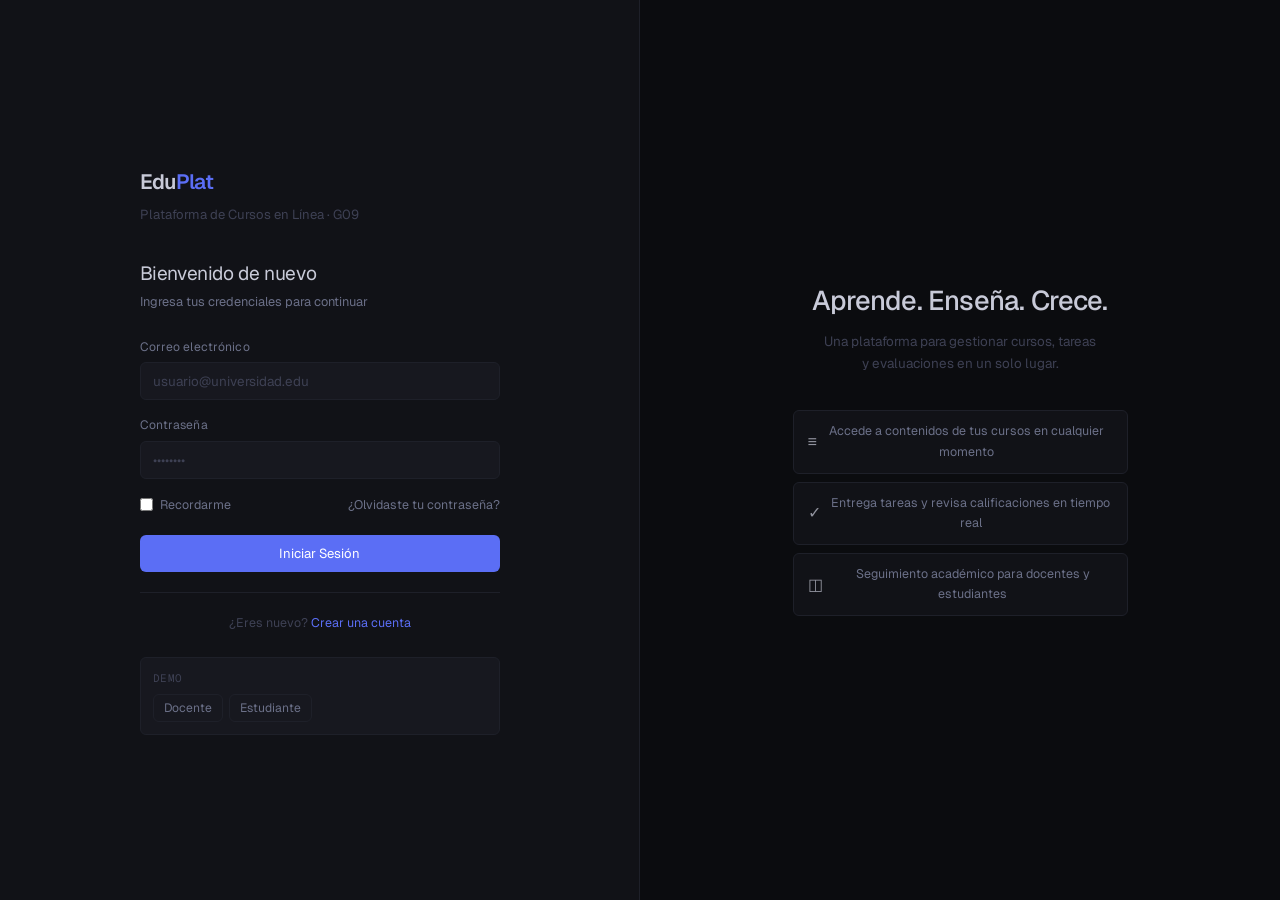
==== index.html @ e2da3a10 "Create index.html" ====
<!DOCTYPE html>
<html lang="es">
<head>
  <meta charset="UTF-8" />
  <meta name="viewport" content="width=device-width, initial-scale=1.0" />
  <title>EduPlat — Iniciar Sesión</title>
  <link rel="stylesheet" href="styles.css" />
</head>
<body>
  <div class="login-page">

    <div class="login-left">
      <div class="login-box fade-in">
        <div class="login-logo">Edu<em>Plat</em></div>
        <p class="login-tagline">Plataforma de Cursos en Línea · G09</p>

        <h2 style="margin-bottom:5px;font-size:1.2rem;font-weight:400;">Bienvenido de nuevo</h2>
        <p style="font-size:0.8rem;margin-bottom:26px;">Ingresa tus credenciales para continuar</p>

        <div class="form-group">
          <label class="form-label">Correo electrónico</label>
          <input class="form-control" type="email" placeholder="usuario@universidad.edu" />
        </div>
        <div class="form-group">
          <label class="form-label">Contraseña</label>
          <input class="form-control" type="password" placeholder="••••••••" />
        </div>

        <div style="display:flex;justify-content:space-between;align-items:center;margin-bottom:20px;">
          <label style="display:flex;align-items:center;gap:7px;font-size:0.78rem;color:var(--text-dim);cursor:pointer;">
            <input type="checkbox" style="accent-color:var(--accent);" />
            Recordarme
          </label>
          <a href="#" style="font-size:0.78rem;color:var(--text-dim);">¿Olvidaste tu contraseña?</a>
        </div>

        <a href="Dashboard.html">
          <button class="btn btn-primary" style="width:100%;justify-content:center;padding:10px;">
            Iniciar Sesión
          </button>
        </a>

        <div class="divider"></div>

        <p style="font-size:0.78rem;text-align:center;color:var(--text-muted);">
          ¿Eres nuevo? <a href="Registro.html">Crear una cuenta</a>
        </p>

        <div style="margin-top:24px;padding:12px;background:var(--surface2);border-radius:var(--radius-sm);border:1px solid var(--border);">
          <p style="font-size:0.68rem;color:var(--text-muted);margin-bottom:6px;font-family:var(--font-mono);letter-spacing:0.06em;">DEMO</p>
          <div style="display:flex;gap:6px;flex-wrap:wrap;">
            <a href="Dashboard.html"><button class="btn btn-ghost btn-sm">Docente</button></a>
            <a href="Dashboard.html"><button class="btn btn-ghost btn-sm">Estudiante</button></a>
          </div>
        </div>
      </div>
    </div>

    <div class="login-right">
      <div class="login-hero-text fade-in">
        <h2>Aprende. Enseña. Crece.</h2>
        <p>Una plataforma para gestionar cursos, tareas y evaluaciones en un solo lugar.</p>

        <div class="feature-list">
          <div class="feature-item">
            <span class="fi">≡</span>
            <p>Accede a contenidos de tus cursos en cualquier momento</p>
          </div>
          <div class="feature-item">
            <span class="fi">✓</span>
            <p>Entrega tareas y revisa calificaciones en tiempo real</p>
          </div>
          <div class="feature-item">
            <span class="fi">◫</span>
            <p>Seguimiento académico para docentes y estudiantes</p>
          </div>
        </div>
      </div>
    </div>

  </div>
</body>
</html>
---- styles.css ----
/* ============================================================
   PLATAFORMA DE CURSOS — G09
   Estilos Globales · Versión Minimal
   ============================================================ */

@import url('https://fonts.googleapis.com/css2?family=Geist:wght@300;400;500;600&family=Geist+Mono:wght@400;500&display=swap');

/* ── Variables ─────────────────────────────────────────────── */
:root {
  --bg:          #0b0c0f;
  --surface:     #111217;
  --surface2:    #17181f;
  --border:      #1e2029;
  --border-soft: #16171e;
  --accent:      #5b6ef5;
  --accent-dim:  rgba(91,110,245,0.08);
  --gold:        #b8943f;
  --success:     #3d9e72;
  --danger:      #9b4e4e;
  --warning:     #b07e2e;
  --text:        #c8cad8;
  --text-muted:  #3e4154;
  --text-dim:    #6b7088;
  --font-head:   'Geist', sans-serif;
  --font-body:   'Geist', sans-serif;
  --font-mono:   'Geist Mono', monospace;
  --radius:      10px;
  --radius-sm:   6px;
  --shadow:      0 1px 8px rgba(0,0,0,0.25);
  --transition:  0.14s ease;
}

/* ── Reset ─────────────────────────────────────────────────── */
*, *::before, *::after { box-sizing: border-box; margin: 0; padding: 0; }
html { scroll-behavior: smooth; }
body {
  background: var(--bg);
  color: var(--text);
  font-family: var(--font-body);
  font-size: 14px;
  line-height: 1.6;
  min-height: 100vh;
  -webkit-font-smoothing: antialiased;
}
a { color: var(--accent); text-decoration: none; transition: opacity var(--transition); }
a:hover { opacity: 0.75; }
img { max-width: 100%; display: block; }
ul { list-style: none; }

/* ── Typography ────────────────────────────────────────────── */
h1, h2, h3, h4, h5 {
  font-family: var(--font-head);
  font-weight: 500;
  line-height: 1.25;
  color: var(--text);
  letter-spacing: -0.02em;
}
h1 { font-size: clamp(1.5rem, 3vw, 2.2rem); }
h2 { font-size: clamp(1.15rem, 2.5vw, 1.6rem); }
h3 { font-size: 1.05rem; }
h4 { font-size: 0.9rem; font-weight: 500; }
p  { color: var(--text-dim); line-height: 1.65; }

/* ── Layout Helpers ────────────────────────────────────────── */
.container { max-width: 1160px; margin: 0 auto; padding: 0 24px; }
.flex { display: flex; }
.flex-center { display: flex; align-items: center; justify-content: center; }
.gap-8  { gap: 8px; }
.gap-12 { gap: 12px; }
.gap-16 { gap: 16px; }
.gap-24 { gap: 24px; }
.mt-8  { margin-top: 8px; }
.mt-16 { margin-top: 16px; }
.mt-24 { margin-top: 24px; }
.mb-24 { margin-bottom: 24px; }

/* ── App Layout ────────────────────────────────────────────── */
.app-layout {
  display: grid;
  grid-template-columns: 220px 1fr;
  min-height: 100vh;
}

/* ── Sidebar ───────────────────────────────────────────────── */
.sidebar {
  background: var(--surface);
  border-right: 1px solid var(--border);
  padding: 0;
  display: flex;
  flex-direction: column;
  position: sticky;
  top: 0;
  height: 100vh;
  overflow-y: auto;
}
.sidebar-logo {
  padding: 24px 20px 18px;
  border-bottom: 1px solid var(--border-soft);
}
.sidebar-logo .logo-mark {
  font-family: var(--font-head);
  font-size: 1.1rem;
  font-weight: 600;
  color: var(--text);
  display: flex;
  align-items: center;
  gap: 8px;
  letter-spacing: -0.02em;
}
.sidebar-logo .logo-mark span {
  background: var(--surface2);
  border: 1px solid var(--border);
  color: var(--text-muted);
  font-size: 0.6rem;
  padding: 2px 6px;
  border-radius: 3px;
  font-weight: 500;
  letter-spacing: 0.08em;
  font-family: var(--font-mono);
}
.sidebar-logo p {
  font-size: 0.7rem;
  color: var(--text-muted);
  margin-top: 4px;
}
.sidebar-nav {
  flex: 1;
  padding: 16px 10px;
}
.nav-section-label {
  font-size: 0.6rem;
  letter-spacing: 0.1em;
  text-transform: uppercase;
  color: var(--text-muted);
  padding: 0 10px;
  margin: 18px 0 6px;
  font-weight: 500;
  font-family: var(--font-mono);
}
.nav-item {
  display: flex;
  align-items: center;
  gap: 9px;
  padding: 8px 10px;
  border-radius: var(--radius-sm);
  color: var(--text-dim);
  font-size: 0.84rem;
  font-weight: 400;
  cursor: pointer;
  transition: all var(--transition);
  margin-bottom: 1px;
}
.nav-item:hover { background: var(--surface2); color: var(--text); }
.nav-item.active {
  background: var(--accent-dim);
  color: var(--text);
  border-left: 1.5px solid var(--accent);
  padding-left: 9px;
}
.nav-item .icon { width: 16px; text-align: center; font-size: 0.9rem; flex-shrink: 0; opacity: 0.7; }
.nav-item.active .icon { opacity: 1; }
.sidebar-user {
  padding: 14px;
  border-top: 1px solid var(--border-soft);
  display: flex;
  align-items: center;
  gap: 10px;
}
.avatar {
  width: 32px; height: 32px;
  border-radius: 50%;
  background: var(--surface2);
  border: 1px solid var(--border);
  display: flex; align-items: center; justify-content: center;
  font-family: var(--font-mono);
  font-weight: 500;
  font-size: 0.75rem;
  color: var(--text-dim);
  flex-shrink: 0;
}
.avatar.lg { width: 60px; height: 60px; font-size: 1.2rem; }
.sidebar-user-info .name { font-size: 0.82rem; font-weight: 500; color: var(--text); }
.sidebar-user-info .role { font-size: 0.68rem; color: var(--text-muted); }

/* ── Main Content ──────────────────────────────────────────── */
.main-content { padding: 0; overflow-x: hidden; }
.topbar {
  background: var(--surface);
  border-bottom: 1px solid var(--border-soft);
  padding: 14px 28px;
  display: flex;
  align-items: center;
  justify-content: space-between;
  position: sticky;
  top: 0;
  z-index: 100;
}
.topbar-title {
  font-family: var(--font-head);
  font-weight: 500;
  font-size: 0.95rem;
  letter-spacing: -0.01em;
}
.topbar-actions { display: flex; align-items: center; gap: 10px; }
.page-body { padding: 28px 32px; }

/* ── Cards ─────────────────────────────────────────────────── */
.card {
  background: var(--surface);
  border: 1px solid var(--border);
  border-radius: var(--radius);
  padding: 20px;
  transition: border-color var(--transition);
}
.card:hover { border-color: #23253a; }
.card-sm { padding: 14px; }
.card-header {
  display: flex;
  align-items: center;
  justify-content: space-between;
  margin-bottom: 18px;
}
.card-title { font-size: 0.9rem; font-weight: 500; letter-spacing: -0.01em; }

/* ── Stats Grid ────────────────────────────────────────────── */
.stats-grid {
  display: grid;
  grid-template-columns: repeat(auto-fit, minmax(190px, 1fr));
  gap: 12px;
  margin-bottom: 24px;
}
.stat-card {
  background: var(--surface);
  border: 1px solid var(--border);
  border-radius: var(--radius);
  padding: 18px;
  display: flex;
  flex-direction: column;
  gap: 6px;
}
.stat-icon {
  width: 32px; height: 32px;
  border-radius: var(--radius-sm);
  display: flex; align-items: center; justify-content: center;
  font-size: 0.95rem;
  margin-bottom: 2px;
  background: var(--surface2);
  border: 1px solid var(--border);
}
.stat-icon.blue  { color: var(--accent); }
.stat-icon.gold  { color: var(--gold); }
.stat-icon.green { color: var(--success); }
.stat-icon.red   { color: var(--danger); }
.stat-value {
  font-family: var(--font-mono);
  font-size: 1.7rem;
  font-weight: 400;
  color: var(--text);
  line-height: 1;
  letter-spacing: -0.03em;
}
.stat-label { font-size: 0.75rem; color: var(--text-muted); }

/* ── Buttons ───────────────────────────────────────────────── */
.btn {
  display: inline-flex;
  align-items: center;
  gap: 6px;
  padding: 7px 14px;
  border-radius: var(--radius-sm);
  font-family: var(--font-body);
  font-size: 0.82rem;
  font-weight: 400;
  cursor: pointer;
  border: none;
  transition: all var(--transition);
  white-space: nowrap;
}
.btn-primary { background: var(--accent); color: #fff; }
.btn-primary:hover { background: #4c5fe0; color: #fff; opacity: 1; }
.btn-ghost {
  background: transparent;
  color: var(--text-dim);
  border: 1px solid var(--border);
}
.btn-ghost:hover { background: var(--surface2); color: var(--text); }
.btn-danger  { background: transparent; color: var(--danger);  border: 1px solid var(--border); }
.btn-danger:hover  { border-color: var(--danger); background: var(--surface2); }
.btn-success { background: transparent; color: var(--success); border: 1px solid var(--border); }
.btn-success:hover { border-color: var(--success); background: var(--surface2); }
.btn-warning { background: transparent; color: var(--warning); border: 1px solid var(--border); }
.btn-warning:hover { border-color: var(--warning); background: var(--surface2); }
.btn-sm   { padding: 5px 10px; font-size: 0.76rem; }
.btn-icon { padding: 7px; border-radius: var(--radius-sm); }

/* ── Forms ─────────────────────────────────────────────────── */
.form-group { margin-bottom: 16px; }
.form-label {
  display: block;
  font-size: 0.76rem;
  font-weight: 400;
  color: var(--text-dim);
  margin-bottom: 5px;
  letter-spacing: 0.01em;
}
.form-control {
  width: 100%;
  background: var(--surface2);
  border: 1px solid var(--border);
  border-radius: var(--radius-sm);
  padding: 9px 12px;
  color: var(--text);
  font-family: var(--font-body);
  font-size: 0.84rem;
  transition: border-color var(--transition);
  outline: none;
}
.form-control:focus { border-color: var(--accent); }
.form-control::placeholder { color: var(--text-muted); }
select.form-control { cursor: pointer; }
textarea.form-control { resize: vertical; min-height: 90px; }
.form-grid { display: grid; grid-template-columns: 1fr 1fr; gap: 14px; }
.form-actions { display: flex; gap: 10px; justify-content: flex-end; margin-top: 22px; }

/* ── Tables ────────────────────────────────────────────────── */
.table-wrapper { overflow-x: auto; }
table { width: 100%; border-collapse: collapse; font-size: 0.84rem; }
thead th {
  text-align: left;
  padding: 10px 14px;
  font-size: 0.68rem;
  font-weight: 500;
  text-transform: uppercase;
  letter-spacing: 0.08em;
  color: var(--text-muted);
  border-bottom: 1px solid var(--border);
  font-family: var(--font-mono);
}
tbody tr {
  border-bottom: 1px solid var(--border-soft);
  transition: background var(--transition);
}
tbody tr:hover { background: var(--surface2); }
tbody td {
  padding: 12px 14px;
  color: var(--text-dim);
  vertical-align: middle;
}
.td-main { color: var(--text); font-weight: 500; }
.table-actions { display: flex; gap: 5px; }

/* ── Badges ────────────────────────────────────────────────── */
.badge {
  display: inline-flex;
  align-items: center;
  padding: 2px 8px;
  border-radius: 100px;
  font-size: 0.68rem;
  font-weight: 500;
  letter-spacing: 0.02em;
  background: var(--surface2);
  border: 1px solid var(--border);
  font-family: var(--font-mono);
}
.badge-blue  { color: var(--accent); }
.badge-green { color: var(--success); }
.badge-red   { color: var(--danger); }
.badge-gold  { color: var(--gold); }
.badge-muted { color: var(--text-muted); }

/* ── Progress ──────────────────────────────────────────────── */
.progress-bar {
  height: 3px;
  background: var(--surface2);
  border-radius: 2px;
  overflow: hidden;
  margin-top: 5px;
}
.progress-fill {
  height: 100%;
  border-radius: 2px;
  background: var(--accent);
  transition: width 0.5s ease;
}
.progress-fill.green { background: var(--success); }
.progress-fill.gold  { background: var(--gold); }

/* ── Modal ─────────────────────────────────────────────────── */
.modal-overlay {
  display: none;
  position: fixed; inset: 0;
  background: rgba(0,0,0,0.55);
  z-index: 1000;
  align-items: center;
  justify-content: center;
  backdrop-filter: blur(2px);
}
.modal-overlay.open { display: flex; }
.modal {
  background: var(--surface);
  border: 1px solid var(--border);
  border-radius: 12px;
  padding: 28px;
  width: 100%;
  max-width: 500px;
  box-shadow: var(--shadow);
  animation: slideUp 0.18s ease;
}
.modal-header {
  display: flex;
  justify-content: space-between;
  align-items: flex-start;
  margin-bottom: 20px;
}
.modal-close {
  background: none; border: none;
  color: var(--text-muted); cursor: pointer;
  font-size: 1rem; padding: 4px;
  transition: color var(--transition);
}
.modal-close:hover { color: var(--text); }
@keyframes slideUp {
  from { transform: translateY(10px); opacity: 0; }
  to   { transform: translateY(0);    opacity: 1; }
}

/* ── Breadcrumb ────────────────────────────────────────────── */
.breadcrumb {
  display: flex; align-items: center; gap: 6px;
  font-size: 0.76rem; color: var(--text-muted);
  margin-bottom: 18px;
  font-family: var(--font-mono);
}
.breadcrumb a { color: var(--text-muted); }
.breadcrumb a:hover { color: var(--text-dim); opacity: 1; }
.breadcrumb .current { color: var(--text-dim); }

/* ── Search Bar ────────────────────────────────────────────── */
.search-bar {
  display: flex;
  align-items: center;
  gap: 7px;
  background: var(--surface2);
  border: 1px solid var(--border);
  border-radius: var(--radius-sm);
  padding: 7px 12px;
  transition: border-color var(--transition);
}
.search-bar:focus-within { border-color: #2a2d40; }
.search-bar input {
  background: none; border: none; outline: none;
  color: var(--text); font-family: var(--font-body);
  font-size: 0.84rem; min-width: 160px;
}
.search-bar input::placeholder { color: var(--text-muted); }
.search-icon { color: var(--text-muted); font-size: 0.82rem; }

/* ── Notification Btn ──────────────────────────────────────── */
.notif-btn {
  position: relative;
  background: var(--surface2);
  border: 1px solid var(--border);
  border-radius: var(--radius-sm);
  width: 34px; height: 34px;
  display: flex; align-items: center; justify-content: center;
  cursor: pointer; color: var(--text-dim);
  font-size: 0.9rem; transition: all var(--transition);
}
.notif-btn:hover { color: var(--text); }
.notif-dot {
  position: absolute; top: 7px; right: 7px;
  width: 5px; height: 5px;
  background: var(--accent);
  border-radius: 50%;
}

/* ── Course Card ───────────────────────────────────────────── */
.courses-grid {
  display: grid;
  grid-template-columns: repeat(auto-fill, minmax(260px, 1fr));
  gap: 16px;
}
.course-card {
  background: var(--surface);
  border: 1px solid var(--border);
  border-radius: var(--radius);
  overflow: hidden;
  transition: border-color var(--transition);
  cursor: pointer;
}
.course-card:hover { border-color: #23253a; }
.course-thumb {
  height: 100px;
  display: flex; align-items: center; justify-content: center;
  font-size: 2rem;
  background: var(--surface2);
  border-bottom: 1px solid var(--border-soft);
}
.course-body { padding: 16px; }
.course-meta {
  display: flex; align-items: center; justify-content: space-between;
  margin-bottom: 6px;
}
.course-title { font-size: 0.88rem; font-weight: 500; margin-bottom: 5px; letter-spacing: -0.01em; }
.course-desc  { font-size: 0.76rem; color: var(--text-muted); margin-bottom: 10px; line-height: 1.5; }
.course-footer {
  display: flex; align-items: center; justify-content: space-between;
  padding-top: 10px; border-top: 1px solid var(--border-soft);
  font-size: 0.74rem; color: var(--text-muted);
  font-family: var(--font-mono);
}

/* ── Tab Nav ───────────────────────────────────────────────── */
.tab-nav {
  display: flex; gap: 2px;
  background: var(--surface2);
  border-radius: var(--radius-sm);
  padding: 3px;
  margin-bottom: 22px;
  width: fit-content;
  border: 1px solid var(--border);
}
.tab-btn {
  padding: 6px 16px;
  border-radius: 5px;
  font-size: 0.8rem; font-weight: 400;
  cursor: pointer; border: none;
  background: transparent;
  color: var(--text-muted);
  font-family: var(--font-body);
  transition: all var(--transition);
}
.tab-btn.active {
  background: var(--surface);
  color: var(--text);
  box-shadow: 0 1px 3px rgba(0,0,0,0.2);
}

/* ── Section Header ────────────────────────────────────────── */
.section-header {
  display: flex; align-items: center; justify-content: space-between;
  margin-bottom: 18px;
}

/* ── Login Page ────────────────────────────────────────────── */
.login-page {
  min-height: 100vh;
  display: grid;
  grid-template-columns: 1fr 1fr;
}
.login-left {
  background: var(--surface);
  display: flex; align-items: center; justify-content: center;
  padding: 60px 44px;
  border-right: 1px solid var(--border);
}
.login-box { width: 100%; max-width: 360px; }
.login-logo {
  font-family: var(--font-head);
  font-size: 1.3rem; font-weight: 600;
  margin-bottom: 6px;
  letter-spacing: -0.03em;
}
.login-logo em { color: var(--accent); font-style: normal; }
.login-tagline { color: var(--text-muted); font-size: 0.82rem; margin-bottom: 36px; }
.login-right {
  background: var(--bg);
  display: flex; flex-direction: column;
  align-items: center; justify-content: center;
  padding: 60px;
  position: relative;
  overflow: hidden;
}
.login-hero-text { position: relative; z-index: 1; text-align: center; }
.login-hero-text h2 { font-size: 1.7rem; margin-bottom: 12px; letter-spacing: -0.03em; }
.login-hero-text p { color: var(--text-muted); max-width: 280px; margin: 0 auto; font-size: 0.84rem; }
.feature-list { margin-top: 36px; display: flex; flex-direction: column; gap: 8px; }
.feature-item {
  display: flex; align-items: center; gap: 10px;
  background: var(--surface);
  border: 1px solid var(--border);
  border-radius: var(--radius-sm);
  padding: 10px 14px;
}
.feature-item .fi { font-size: 1rem; opacity: 0.7; }
.feature-item p { font-size: 0.78rem; color: var(--text-dim); margin: 0; }
.divider { height: 1px; background: var(--border); margin: 20px 0; }

/* ── Profile Page ──────────────────────────────────────────── */
.profile-header {
  background: var(--surface);
  border: 1px solid var(--border);
  border-radius: var(--radius);
  padding: 28px;
  display: flex; align-items: center; gap: 20px;
  margin-bottom: 20px;
}
.profile-info h2 { margin-bottom: 3px; }
.profile-info p { font-size: 0.84rem; margin-bottom: 10px; }
.profile-tags { display: flex; gap: 6px; flex-wrap: wrap; }

/* ── Responsive ────────────────────────────────────────────── */
@media (max-width: 900px) {
  .app-layout { grid-template-columns: 1fr; }
  .sidebar { display: none; }
  .login-page { grid-template-columns: 1fr; }
  .login-right { display: none; }
  .form-grid { grid-template-columns: 1fr; }
  .page-body { padding: 18px; }
}

/* ── Animations ────────────────────────────────────────────── */
@keyframes fadeIn {
  from { opacity: 0; transform: translateY(6px); }
  to   { opacity: 1; transform: translateY(0); }
}
.fade-in   { animation: fadeIn 0.3s ease both; }
.fade-in-1 { animation-delay: 0.04s; }
.fade-in-2 { animation-delay: 0.08s; }
.fade-in-3 { animation-delay: 0.12s; }
.fade-in-4 { animation-delay: 0.16s; }
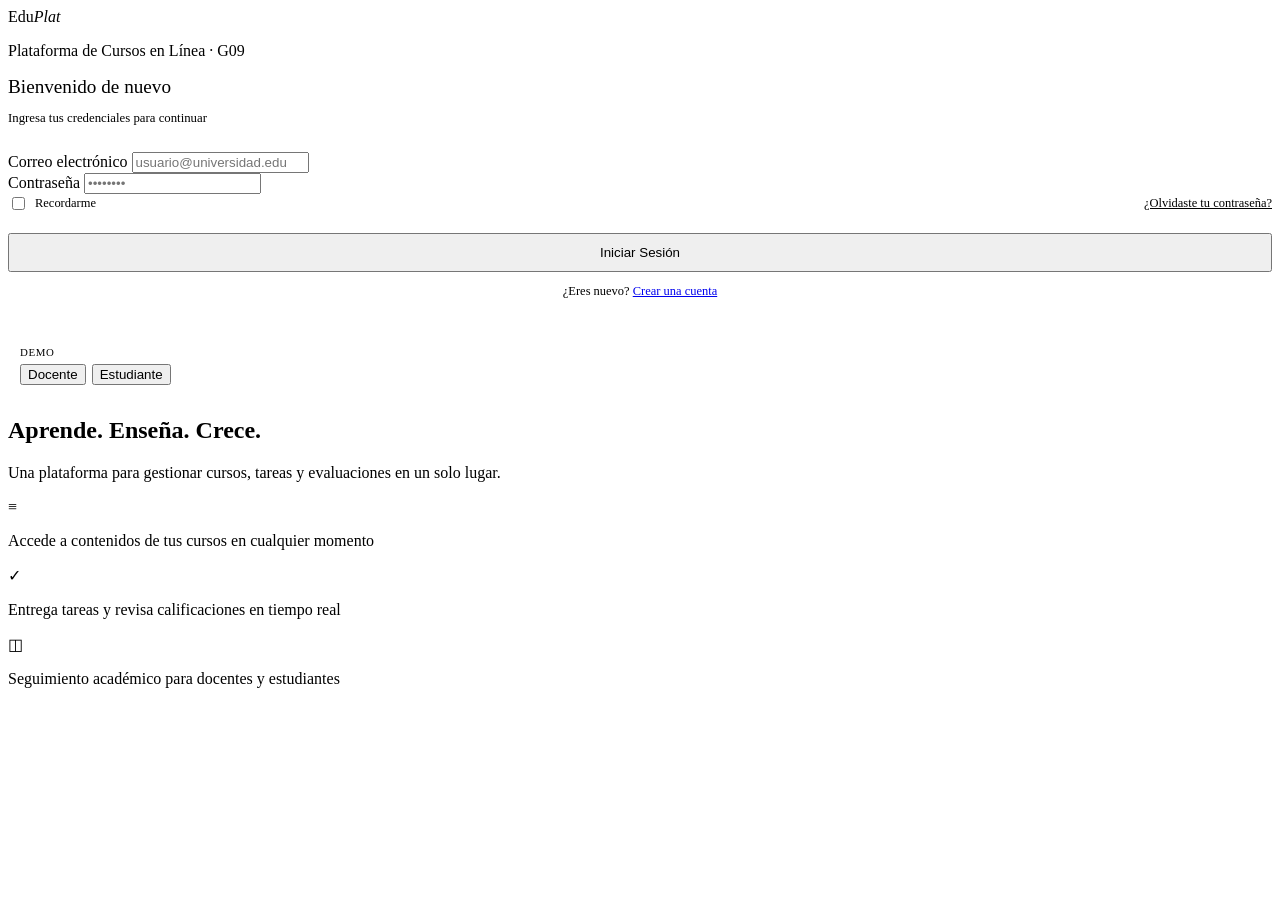
==== commit 5885dcee: "Add files via upload" ====
--- a/index.html
+++ b/index.html
@@ -1,83 +1,83 @@
-<!DOCTYPE html>
-<html lang="es">
-<head>
-  <meta charset="UTF-8" />
-  <meta name="viewport" content="width=device-width, initial-scale=1.0" />
-  <title>EduPlat — Iniciar Sesión</title>
-  <link rel="stylesheet" href="styles.css" />
-</head>
-<body>
-  <div class="login-page">
-
-    <div class="login-left">
-      <div class="login-box fade-in">
-        <div class="login-logo">Edu<em>Plat</em></div>
-        <p class="login-tagline">Plataforma de Cursos en Línea · G09</p>
-
-        <h2 style="margin-bottom:5px;font-size:1.2rem;font-weight:400;">Bienvenido de nuevo</h2>
-        <p style="font-size:0.8rem;margin-bottom:26px;">Ingresa tus credenciales para continuar</p>
-
-        <div class="form-group">
-          <label class="form-label">Correo electrónico</label>
-          <input class="form-control" type="email" placeholder="usuario@universidad.edu" />
-        </div>
-        <div class="form-group">
-          <label class="form-label">Contraseña</label>
-          <input class="form-control" type="password" placeholder="••••••••" />
-        </div>
-
-        <div style="display:flex;justify-content:space-between;align-items:center;margin-bottom:20px;">
-          <label style="display:flex;align-items:center;gap:7px;font-size:0.78rem;color:var(--text-dim);cursor:pointer;">
-            <input type="checkbox" style="accent-color:var(--accent);" />
-            Recordarme
-          </label>
-          <a href="#" style="font-size:0.78rem;color:var(--text-dim);">¿Olvidaste tu contraseña?</a>
-        </div>
-
-        <a href="Dashboard.html">
-          <button class="btn btn-primary" style="width:100%;justify-content:center;padding:10px;">
-            Iniciar Sesión
-          </button>
-        </a>
-
-        <div class="divider"></div>
-
-        <p style="font-size:0.78rem;text-align:center;color:var(--text-muted);">
-          ¿Eres nuevo? <a href="Registro.html">Crear una cuenta</a>
-        </p>
-
-        <div style="margin-top:24px;padding:12px;background:var(--surface2);border-radius:var(--radius-sm);border:1px solid var(--border);">
-          <p style="font-size:0.68rem;color:var(--text-muted);margin-bottom:6px;font-family:var(--font-mono);letter-spacing:0.06em;">DEMO</p>
-          <div style="display:flex;gap:6px;flex-wrap:wrap;">
-            <a href="Dashboard.html"><button class="btn btn-ghost btn-sm">Docente</button></a>
-            <a href="Dashboard.html"><button class="btn btn-ghost btn-sm">Estudiante</button></a>
-          </div>
-        </div>
-      </div>
-    </div>
-
-    <div class="login-right">
-      <div class="login-hero-text fade-in">
-        <h2>Aprende. Enseña. Crece.</h2>
-        <p>Una plataforma para gestionar cursos, tareas y evaluaciones en un solo lugar.</p>
-
-        <div class="feature-list">
-          <div class="feature-item">
-            <span class="fi">≡</span>
-            <p>Accede a contenidos de tus cursos en cualquier momento</p>
-          </div>
-          <div class="feature-item">
-            <span class="fi">✓</span>
-            <p>Entrega tareas y revisa calificaciones en tiempo real</p>
-          </div>
-          <div class="feature-item">
-            <span class="fi">◫</span>
-            <p>Seguimiento académico para docentes y estudiantes</p>
-          </div>
-        </div>
-      </div>
-    </div>
-
-  </div>
-</body>
-</html>
+<!DOCTYPE html>
+<html lang="es">
+<head>
+  <meta charset="UTF-8" />
+  <meta name="viewport" content="width=device-width, initial-scale=1.0" />
+  <title>EduPlat — Iniciar Sesión</title>
+  <link rel="stylesheet" href="CSS/styles.css" />
+</head>
+<body>
+  <div class="login-page">
+
+    <div class="login-left">
+      <div class="login-box fade-in">
+        <div class="login-logo">Edu<em>Plat</em></div>
+        <p class="login-tagline">Plataforma de Cursos en Línea · G09</p>
+
+        <h2 style="margin-bottom:5px;font-size:1.2rem;font-weight:400;">Bienvenido de nuevo</h2>
+        <p style="font-size:0.8rem;margin-bottom:26px;">Ingresa tus credenciales para continuar</p>
+
+        <div class="form-group">
+          <label class="form-label">Correo electrónico</label>
+          <input class="form-control" type="email" placeholder="usuario@universidad.edu" />
+        </div>
+        <div class="form-group">
+          <label class="form-label">Contraseña</label>
+          <input class="form-control" type="password" placeholder="••••••••" />
+        </div>
+
+        <div style="display:flex;justify-content:space-between;align-items:center;margin-bottom:20px;">
+          <label style="display:flex;align-items:center;gap:7px;font-size:0.78rem;color:var(--text-dim);cursor:pointer;">
+            <input type="checkbox" style="accent-color:var(--accent);" />
+            Recordarme
+          </label>
+          <a href="#" style="font-size:0.78rem;color:var(--text-dim);">¿Olvidaste tu contraseña?</a>
+        </div>
+
+        <a href="Dashboard.html">
+          <button class="btn btn-primary" style="width:100%;justify-content:center;padding:10px;">
+            Iniciar Sesión
+          </button>
+        </a>
+
+        <div class="divider"></div>
+
+        <p style="font-size:0.78rem;text-align:center;color:var(--text-muted);">
+          ¿Eres nuevo? <a href="Registro.html">Crear una cuenta</a>
+        </p>
+
+        <div style="margin-top:24px;padding:12px;background:var(--surface2);border-radius:var(--radius-sm);border:1px solid var(--border);">
+          <p style="font-size:0.68rem;color:var(--text-muted);margin-bottom:6px;font-family:var(--font-mono);letter-spacing:0.06em;">DEMO</p>
+          <div style="display:flex;gap:6px;flex-wrap:wrap;">
+            <a href="Dashboard.html"><button class="btn btn-ghost btn-sm">Docente</button></a>
+            <a href="Dashboard.html"><button class="btn btn-ghost btn-sm">Estudiante</button></a>
+          </div>
+        </div>
+      </div>
+    </div>
+
+    <div class="login-right">
+      <div class="login-hero-text fade-in">
+        <h2>Aprende. Enseña. Crece.</h2>
+        <p>Una plataforma para gestionar cursos, tareas y evaluaciones en un solo lugar.</p>
+
+        <div class="feature-list">
+          <div class="feature-item">
+            <span class="fi">≡</span>
+            <p>Accede a contenidos de tus cursos en cualquier momento</p>
+          </div>
+          <div class="feature-item">
+            <span class="fi">✓</span>
+            <p>Entrega tareas y revisa calificaciones en tiempo real</p>
+          </div>
+          <div class="feature-item">
+            <span class="fi">◫</span>
+            <p>Seguimiento académico para docentes y estudiantes</p>
+          </div>
+        </div>
+      </div>
+    </div>
+
+  </div>
+</body>
+</html>
